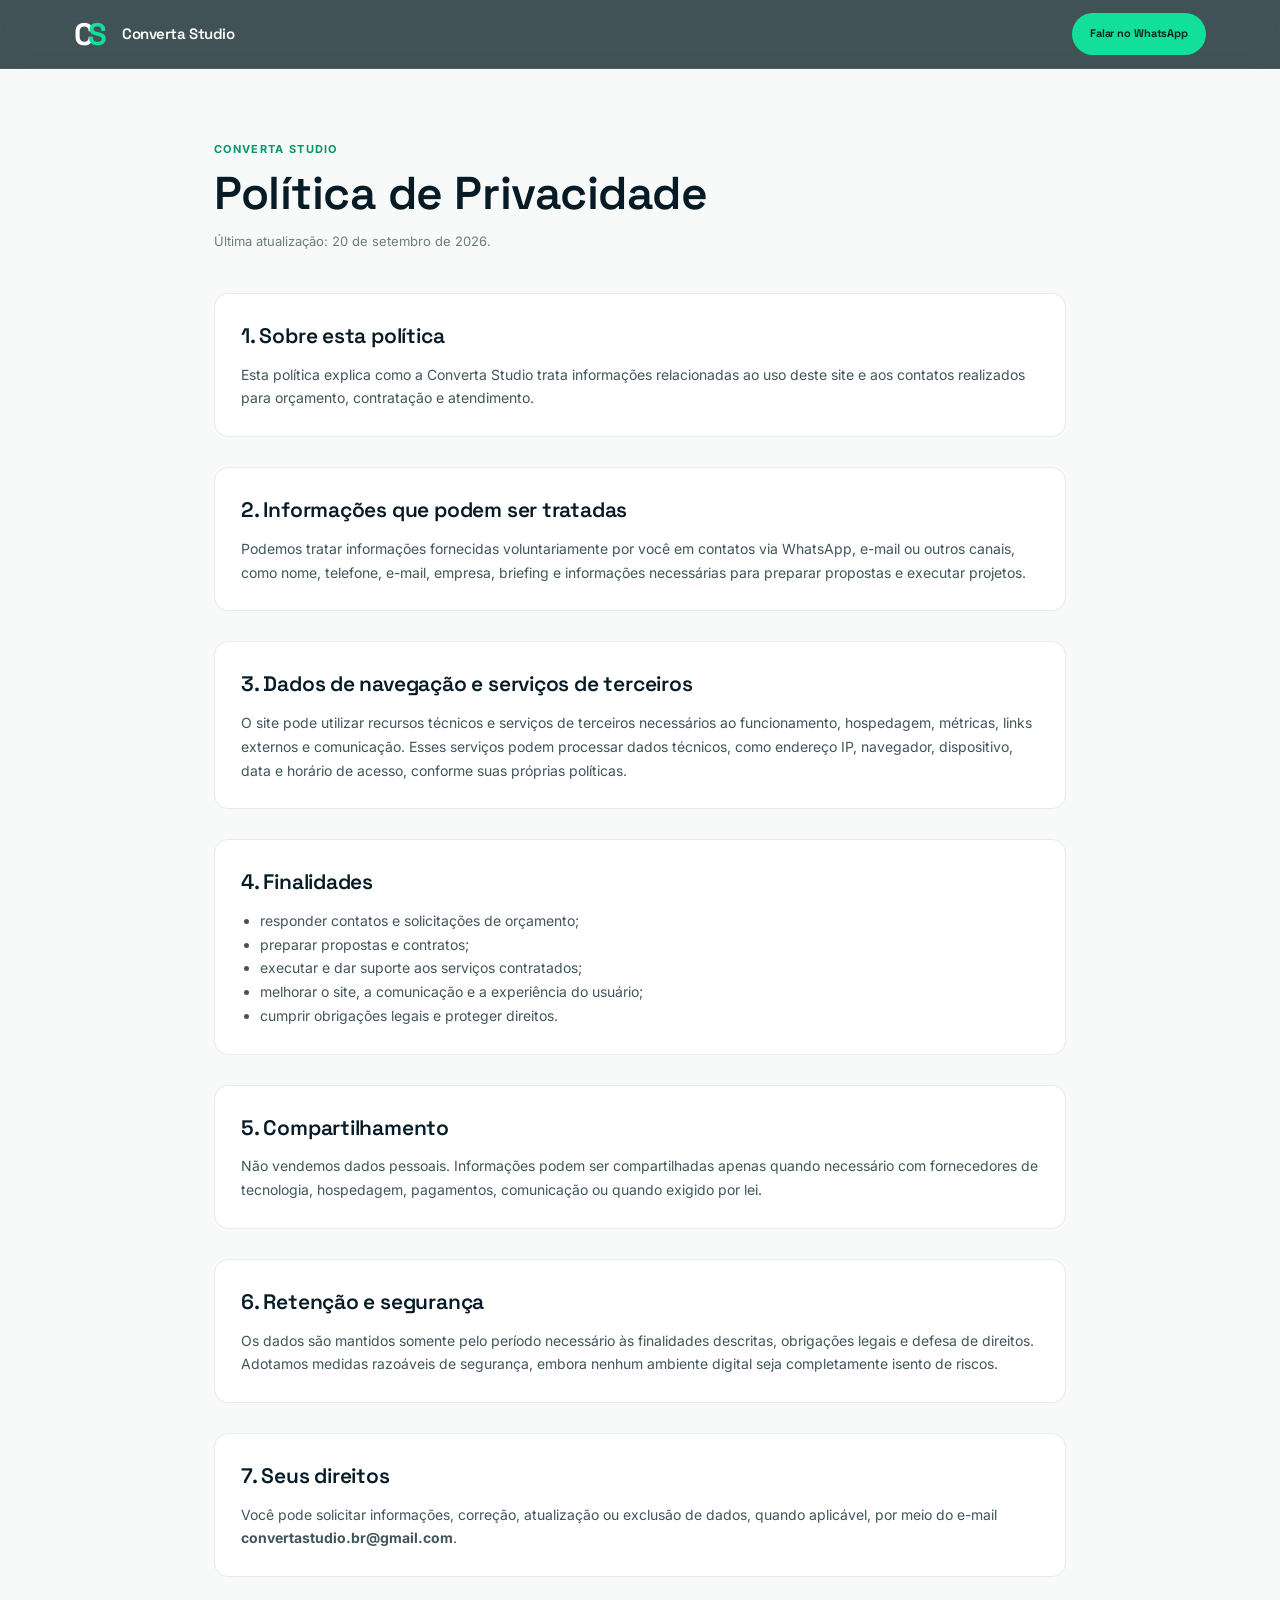
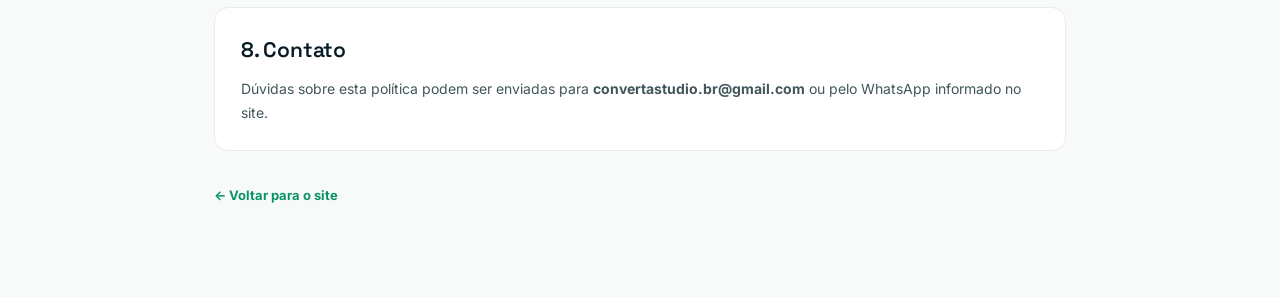
==== privacidade.html @ 924a95a3 "legal: add privacy policy page" ====
<!DOCTYPE html>
<html lang="pt-BR">
<head>
<meta charset="UTF-8">
<meta name="viewport" content="width=device-width, initial-scale=1.0">
<title>Política de Privacidade — Converta Studio</title>
<meta name="description" content="Política de Privacidade da Converta Studio.">
<link rel="preconnect" href="https://fonts.googleapis.com">
<link href="https://fonts.googleapis.com/css2?family=Space+Grotesk:wght@500;600;700&family=Inter:wght@400;500;600&display=swap" rel="stylesheet">
<link rel="stylesheet" href="css/styles.css">
</head>
<body class="legal-page">
<header><div class="wrap nav"><a class="brand-logo" href="index.html" aria-label="Converta Studio"><span class="brand-mark" aria-hidden="true"><span class="brand-c">C</span><span class="brand-s">S</span></span><span class="brand-name">Converta Studio</span></a><a class="nav-cta" href="index.html#contato">Falar no WhatsApp</a></div></header>
<main class="legal-wrap">
<p class="kicker">CONVERTA STUDIO</p>
<h1>Política de Privacidade</h1>
<p class="legal-meta">Última atualização: 20 de setembro de 2026.</p>
<div class="legal-content">
<section><h2>1. Sobre esta política</h2><p>Esta política explica como a Converta Studio trata informações relacionadas ao uso deste site e aos contatos realizados para orçamento, contratação e atendimento.</p></section>
<section><h2>2. Informações que podem ser tratadas</h2><p>Podemos tratar informações fornecidas voluntariamente por você em contatos via WhatsApp, e-mail ou outros canais, como nome, telefone, e-mail, empresa, briefing e informações necessárias para preparar propostas e executar projetos.</p></section>
<section><h2>3. Dados de navegação e serviços de terceiros</h2><p>O site pode utilizar recursos técnicos e serviços de terceiros necessários ao funcionamento, hospedagem, métricas, links externos e comunicação. Esses serviços podem processar dados técnicos, como endereço IP, navegador, dispositivo, data e horário de acesso, conforme suas próprias políticas.</p></section>
<section><h2>4. Finalidades</h2><ul><li>responder contatos e solicitações de orçamento;</li><li>preparar propostas e contratos;</li><li>executar e dar suporte aos serviços contratados;</li><li>melhorar o site, a comunicação e a experiência do usuário;</li><li>cumprir obrigações legais e proteger direitos.</li></ul></section>
<section><h2>5. Compartilhamento</h2><p>Não vendemos dados pessoais. Informações podem ser compartilhadas apenas quando necessário com fornecedores de tecnologia, hospedagem, pagamentos, comunicação ou quando exigido por lei.</p></section>
<section><h2>6. Retenção e segurança</h2><p>Os dados são mantidos somente pelo período necessário às finalidades descritas, obrigações legais e defesa de direitos. Adotamos medidas razoáveis de segurança, embora nenhum ambiente digital seja completamente isento de riscos.</p></section>
<section><h2>7. Seus direitos</h2><p>Você pode solicitar informações, correção, atualização ou exclusão de dados, quando aplicável, por meio do e-mail <strong>convertastudio.br@gmail.com</strong>.</p></section>
<section><h2>8. Contato</h2><p>Dúvidas sobre esta política podem ser enviadas para <strong>convertastudio.br@gmail.com</strong> ou pelo WhatsApp informado no site.</p></section>
</div>
<a class="legal-back" href="index.html">← Voltar para o site</a>
</main>
</body>
</html>
---- css/styles.css ----
:root{
    --ink:#061923;
    --ink-soft:#33434A;
    --slate:#666E77;
    --paper:#F7F8F4;
    --panel:#FFFFFF;
    --line:#E4E1D8;
    --green:#11D28B;
    --green-deep:#079968;
    --green-tint:#E4F6EE;
  }
  *{box-sizing:border-box; margin:0; padding:0;}
  html{ scroll-behavior:smooth; }
  body{ font-family:'Inter', sans-serif; color:var(--ink); background:var(--paper); line-height:1.55; -webkit-font-smoothing:antialiased; }
  h1,h2,h3{ font-family:'Space Grotesk', sans-serif; font-weight:600; letter-spacing:-0.01em; color:var(--ink); }
  a{ color:inherit; }
  .wrap{ max-width:1120px; margin:0 auto; padding:0 24px; }
  button{ font-family:inherit; cursor:pointer; border:none; }

  header{ padding:18px 0; position:sticky; top:0; z-index:50; background:rgba(5,24,34,0.88); color:#fff; backdrop-filter:blur(10px); -webkit-backdrop-filter:blur(10px); border-bottom:1px solid transparent; transition:border-color .2s; }
  header.scrolled{ border-bottom-color:var(--line); }
  .nav{ display:flex; justify-content:space-between; align-items:center; gap:16px; }
  .nav-right{ display:flex; align-items:center; gap:14px; }
  .nav-links{ display:flex; align-items:center; gap:18px; }
  .nav-links a{ color:#D6E1E3; font-size:13.5px; font-weight:500; text-decoration:none; }
  .nav-links a:hover{ color:var(--green); }
  .lang-switch{ display:flex; background:rgba(255,255,255,.1); border:1px solid rgba(255,255,255,.2); border-radius:100px; padding:3px; gap:2px; }
  .lang-btn{ background:transparent; padding:6px 11px; border-radius:100px; font-size:12.5px; font-weight:600; color:#DDE8E9; }
  .lang-btn.active{ background:#fff; color:var(--ink); }
  .nav-cta{ background:var(--green); color:#04130F; padding:11px 20px; border-radius:6px; text-decoration:none; font-size:14px; font-weight:500; white-space:nowrap; }

  /* HERO */
  .hero{ padding:76px 0 96px; background:radial-gradient(circle at 85% 15%,rgba(17,210,139,.16),transparent 34%),linear-gradient(145deg,#04141D 0%,#082634 55%,#041820 100%); color:#fff; position:relative; overflow:hidden; }
  .hero-grid{ display:grid; grid-template-columns:1fr 1fr; gap:52px; align-items:start; }
  .hero h1{ font-size:56px; line-height:1.02; color:#fff; letter-spacing:-.045em; max-width:12ch; }
  .hero h1 .accent{ color:var(--green); }
  .hero p.lead{ margin-top:24px; font-size:18px; color:#C4D2D5; max-width:46ch; }
  .badges{ margin-top:28px; display:flex; gap:10px; flex-wrap:wrap; }
  .badge{ font-size:13px; color:#DDE8E9; background:rgba(255,255,255,.06); border:1px solid rgba(255,255,255,.14); padding:7px 14px; border-radius:100px; }

  .calc-card{ background:rgba(255,255,255,.97); border:1px solid rgba(255,255,255,.35); border-radius:14px; padding:28px; box-shadow:0 20px 44px -28px rgba(20,23,26,0.25); }
  .calc-card h3{ font-size:15px; text-transform:none; color:var(--ink-soft); font-weight:500; margin-bottom:20px; font-family:'Inter'; }
  .calc-row{ margin-bottom:20px; }
  .calc-row label{ display:block; font-size:14px; font-weight:500; margin-bottom:8px; }
  .opts{ display:flex; gap:8px; flex-wrap:wrap; }
  .opt{ border:1px solid var(--line); background:var(--paper); padding:9px 14px; border-radius:8px; font-size:13.5px; color:var(--ink-soft); transition:all .15s; }
  .opt.active{ background:var(--ink); border-color:var(--ink); color:#fff; }
  .calc-total{ border-top:1px dashed var(--line); margin-top:22px; padding-top:20px; display:flex; justify-content:space-between; align-items:baseline; }
  .calc-total .lbl{ font-size:14px; color:var(--ink-soft); }
  .calc-total .val{ font-family:'Space Grotesk', sans-serif; font-size:32px; font-weight:700; color:var(--green-deep); }
  .calc-note{ font-size:12.5px; color:var(--slate); margin-top:6px; }
  .fx-note{ font-size:12px; color:var(--green-deep); margin-top:4px; display:none; align-items:center; gap:6px; }
  .fx-note.show{ display:flex; }
  .fx-dot{ width:6px; height:6px; border-radius:50%; background:var(--green); flex-shrink:0; }
  .fx-dot.stale{ background:#C9A227; }
  .btn-calc{ width:100%; margin-top:20px; background:var(--green); color:#fff; padding:15px; border-radius:8px; font-size:15px; font-weight:600; text-align:center; display:block; text-decoration:none; }
  .btn-calc:hover{ background:var(--green-deep); }

  /* Process */
  .process{ padding:80px 0; background:var(--panel); border-top:1px solid var(--line); border-bottom:1px solid var(--line); }
  .section-head{ max-width:60ch; margin-bottom:38px; }
  .section-head p.kicker{ color:var(--green-deep); font-weight:600; font-size:14px; margin-bottom:8px; }
  .section-head h2{ font-size:42px; line-height:1.08; letter-spacing:-.035em; }
  .steps{ display:grid; grid-template-columns:repeat(4,1fr); gap:24px; }
  .step-num{ font-family:'Space Grotesk', sans-serif; font-size:14px; color:var(--green-deep); font-weight:700; margin-bottom:10px; }
  .step-card h4{ font-size:16px; margin-bottom:8px; }
  .step-card p{ font-size:14px; color:var(--ink-soft); }

  /* Portfolio */
  .portfolio{ padding:88px 0; background:linear-gradient(145deg,#04141D,#072330); color:#fff; } .portfolio .section-head h2,.portfolio .port-card h3{color:#fff}.portfolio .section-head p.kicker{color:var(--green)} .portfolio .port-card{background:#0A2732;border-color:#173C47}.portfolio .port-card p{color:#C3D0D3}.portfolio .feature-list span{background:#0D303B;border-color:#214650;color:#D6E0E2}.portfolio .port-link{color:#46E5AD}.portfolio .examples-head h3{color:#fff}.portfolio .examples-head p{color:#AABBC0}.portfolio .example-card{background:#0A2732;border-color:#173C47}.portfolio .example-card strong{color:#fff}.portfolio .example-card a{color:#46E5AD}
  .port-grid{ display:grid; grid-template-columns:repeat(2,1fr); gap:18px; }
  .port-card{ background:var(--panel); border:1px solid var(--line); border-radius:14px; overflow:hidden; box-shadow:0 20px 48px rgba(0,0,0,.14); }
  .port-card.featured{ grid-column:auto; display:block; }
  .port-card.featured .port-preview{ height:190px; min-height:0; }
  .port-card.featured .port-body{ padding:22px; display:block; }
  .port-preview{ height:190px; overflow:hidden; display:block; }
  .port-preview img{ width:100%; height:100%; object-fit:cover; object-position:left top; display:block; transition:transform .3s; }
  .port-card:hover .port-preview img{ transform:scale(1.04); }
  .port-body{ padding:22px; }
  .port-tag{ font-size:12px; font-weight:600; text-transform:uppercase; letter-spacing:0.04em; margin-bottom:8px; display:inline-block; padding:4px 10px; border-radius:100px; }
  .tag-real{ background:var(--green-tint); color:var(--green-deep); }
  .tag-demo{ background:#EFEDE6; color:var(--slate); }
  .port-card h3{ font-size:18px; margin-bottom:8px; }
  .port-card p{ font-size:14px; color:var(--ink-soft); margin-bottom:12px; }
  .port-link{ font-size:13.5px; font-weight:600; color:var(--green-deep); text-decoration:none; }
  .feature-list{ display:flex; flex-wrap:wrap; gap:7px; margin:4px 0 18px; }
  .feature-list span{ font-size:11.5px; color:var(--ink-soft); background:var(--paper); border:1px solid var(--line); border-radius:100px; padding:5px 9px; }
  .examples-head{ margin-top:52px; margin-bottom:20px; display:flex; justify-content:space-between; align-items:end; gap:20px; }
  .examples-head h3{ font-size:21px; }
  .examples-head p{ font-size:13.5px; color:var(--slate); max-width:46ch; }
  .examples-grid{ display:grid; grid-template-columns:repeat(3,1fr); gap:16px; }
  .example-card{ background:var(--panel); border:1px solid var(--line); border-radius:10px; overflow:hidden; }
  .example-card img{ width:100%; height:112px; object-fit:cover; object-position:left top; display:block; }
  .example-card div{ padding:15px; }
  .example-card strong{ display:block; font-family:'Space Grotesk'; font-size:14px; margin-bottom:4px; }
  .example-card a{ font-size:12.5px; color:var(--green-deep); font-weight:600; text-decoration:none; }

  /* Custom solutions */
  .solutions{ padding:78px 0; background:var(--panel); border-top:1px solid var(--line); border-bottom:1px solid var(--line); }
  .solutions-grid{ display:grid; grid-template-columns:1.1fr 1fr; gap:60px; align-items:center; }
  .solutions h2{ font-size:30px; margin-bottom:14px; }
  .solutions p{ color:var(--ink-soft); }
  .solution-items{ display:grid; grid-template-columns:1fr 1fr; gap:12px; }
  .solution-item{ background:var(--paper); border:1px solid var(--line); border-radius:10px; padding:18px; font-size:13.5px; font-weight:600; }

  /* Pricing */
  .pricing{ padding:88px 0; background:var(--ink); color:#fff; }
  .pricing .section-head h2{ color:#fff; }
  .pricing .section-head p.kicker{ color:#7CE0BB; }
  .price-card{ background:#1D2126; border:1px solid #2C3238; border-radius:14px; padding:36px; max-width:420px; }
  .price-card .tag{ font-size:13px; color:#7CE0BB; font-weight:600; margin-bottom:14px; }
  .price-card .amount{ font-family:'Space Grotesk', sans-serif; font-size:44px; font-weight:700; }
  .price-card .amount span{ font-size:16px; color:#9AA3AC; font-weight:500; }
  .price-list{ margin:26px 0; list-style:none; }
  .price-list li{ padding:10px 0; border-top:1px solid #2C3238; font-size:14.5px; color:#C7CDD3; }
  .price-list li:first-child{ border-top:none; }
  .price-card .calc-note{ color:#9AA3AC; margin:0 0 12px; }
  .btn-price{ display:block; text-align:center; background:var(--green); color:#0B1210; padding:15px; border-radius:8px; text-decoration:none; font-weight:700; margin-top:8px; }
  .fx-note-dark{ font-size:12px; color:#7CE0BB; margin-top:14px; display:none; align-items:center; gap:6px; }
  .fx-note-dark.show{ display:flex; }

  /* Final CTA */
  .cta-final{ padding:110px 0; text-align:center; background:radial-gradient(circle at 50% 0,rgba(17,210,139,.13),transparent 45%),#F7F8F4; }
  .cta-final h2{ font-size:46px; line-height:1.05; letter-spacing:-.04em; max-width:22ch; margin:0 auto 14px; }
  .cta-final p{ color:var(--ink-soft); margin-bottom:28px; }
  .btn-final{ display:inline-block; background:var(--green); color:#fff; padding:16px 34px; border-radius:8px; text-decoration:none; font-weight:600; font-size:15.5px; }

  /* FAQ */
  .faq{ padding:88px 0; background:var(--panel); border-top:1px solid var(--line); }
  .faq-grid{ display:grid; grid-template-columns:.8fr 1.2fr; gap:70px; }
  .faq h2{ font-size:30px; }
  .faq-list{ border-top:1px solid var(--line); }
  details{ border-bottom:1px solid var(--line); padding:18px 0; }
  summary{ font-family:'Space Grotesk'; font-weight:600; cursor:pointer; list-style:none; display:flex; justify-content:space-between; gap:20px; }
  summary::after{ content:'+'; color:var(--green-deep); font-size:20px; line-height:1; }
  details[open] summary::after{ content:'–'; }
  details p{ color:var(--ink-soft); font-size:14px; padding-top:12px; max-width:68ch; }

  footer{ padding:34px 0; border-top:1px solid var(--line); }
  .footer-row{ display:flex; justify-content:space-between; font-size:13.5px; color:var(--slate); flex-wrap:wrap; gap:10px; }

  @media (max-width:860px){
    .hero-grid{ grid-template-columns:1fr; }
    .steps{ grid-template-columns:1fr 1fr; }
    .port-grid{ grid-template-columns:1fr; }
     .port-card.featured{ grid-column:auto; display:block; }
    .port-card.featured .port-preview{ height:210px; min-height:0; }
    .port-card.featured .port-body{ padding:22px; }
    .examples-grid{ grid-template-columns:1fr; }
    .example-card{ display:grid; grid-template-columns:130px 1fr; }
    .example-card img{ height:100%; min-height:100px; }
    .solutions-grid,.faq-grid{ grid-template-columns:1fr; gap:32px; }
    .nav-links{ display:none; }
    .hero h1{ font-size:42px; max-width:13ch; }
    .nav-cta{ display:none; }
  }

/* === Converta Studio — consolidated premium layout === */
:root{
  --ink:#061b25;--ink-soft:#33484d;--slate:#68777b;--paper:#f7faf7;--panel:#fff;
  --line:#e3ece8;--green:#12df9a;--green-deep:#06966b;--green-tint:#e8f8f1;
}
body{background:#fff}
.wrap{max-width:1180px}
header{padding:0;background:rgba(3,25,34,.97);border-bottom:1px solid rgba(255,255,255,.07)}
header .wrap{min-height:64px}
.brand-logo{display:flex;align-items:center;width:154px;height:44px;overflow:hidden;text-decoration:none}
.brand-logo img{display:block;width:150px;height:40px;object-fit:contain}
.nav-links{gap:22px}.nav-links a{font-size:12px}
.nav-cta{border-radius:999px;font-weight:700;padding:10px 18px}

.hero{min-height:0;padding:54px 0 56px;background:radial-gradient(circle at 80% 10%,rgba(18,223,154,.20),transparent 30%),linear-gradient(135deg,#031c26 0%,#052d36 56%,#03382e 100%)}
.hero:after{content:"";position:absolute;right:-8%;top:-50%;width:55%;height:135%;border-radius:50%;border:78px solid rgba(17,210,139,.075);transform:rotate(30deg);pointer-events:none}
.hero-grid{grid-template-columns:.9fr 1.1fr;gap:14px;align-items:center;position:relative;z-index:1}
.hero-copy{padding-left:8px}.hero h1{font-size:56px;line-height:.95;max-width:9.5ch;letter-spacing:-.045em}
.hero p.lead{margin-top:20px;font-size:15px;max-width:38ch}.hero-actions{margin-top:25px}
.hero-asset-stage{min-height:405px;position:relative}.hero-device-asset{position:absolute;width:735px;max-width:none;right:-90px;top:50%;transform:translateY(-50%);display:block}
.hero-script{display:none}
.trust{max-width:480px;margin-top:26px;display:grid;grid-template-columns:repeat(4,1fr);gap:12px}
.trust .badge{position:relative;padding:35px 0 0!important;margin:0!important;text-align:center;border:0;background:transparent;color:#fff;font-size:11px}
.trust .badge:before{position:absolute;top:0;left:50%;transform:translateX(-50%);font-size:24px;color:var(--green)}
.trust .badge:nth-child(1):before{content:"⚡"}.trust .badge:nth-child(2):before{content:"▥"}.trust .badge:nth-child(3):before{content:"♙"}.trust .badge:nth-child(4):before{content:"♕"}

.client-strip .wrap{min-height:76px}
.solutions{padding:68px 0;background:#fff}.solutions-grid{grid-template-columns:.82fr 1.18fr;gap:70px;align-items:center}
.services-copy h2{font-size:48px;line-height:.9;margin:8px 0 18px}.services-copy>p:not(.kicker){font-size:14px;max-width:43ch}
.service-checks{list-style:none;margin-top:15px;display:grid;gap:5px}.service-checks li{font-size:13px;font-weight:600;color:#17312e}
.service-checks li:before{content:"✓";display:inline-grid;place-items:center;width:18px;height:18px;border-radius:50%;margin-right:8px;background:#064b40;color:#20dda1;font-size:11px}
.solution-items{grid-template-columns:repeat(2,1fr);gap:14px}.solution-item{position:relative;min-height:94px;border-radius:13px;padding:20px 15px 16px 72px;background:#f7fbf9;box-shadow:0 13px 32px rgba(4,42,45,.055)}
.benefit-icon{position:absolute;left:16px;top:18px;width:42px;height:42px;border-radius:9px;background:#073f36;color:#22e2a3;display:grid;place-items:center;font-size:25px}.benefit-title{font-size:14px}.benefit-desc{font-size:11px}

.portfolio{padding:64px 0 68px;background:linear-gradient(145deg,#031b25,#06303a)}
.portfolio .section-head{display:grid;grid-template-columns:1fr 1fr;align-items:start;max-width:none;margin-bottom:26px}.portfolio .section-head h2{font-size:34px}.portfolio .section-head>p:last-child{max-width:42ch;justify-self:end}
.port-grid{grid-template-columns:repeat(4,minmax(0,1fr));gap:10px}.port-card{min-width:0}.port-preview,.port-card.featured .port-preview{height:145px}.port-body,.port-card.featured .port-body{padding:13px}.port-card h3{font-size:14px}.port-card p{font-size:12px}

.pricing{padding:68px 0;background:linear-gradient(145deg,#03232d,#06433f)}.pricing>.wrap{display:grid;grid-template-columns:.72fr 1.28fr;gap:60px;align-items:center}.pricing .section-head{padding-top:0}.pricing .section-head h2{font-size:43px;line-height:.98}.calc-card{max-width:680px;justify-self:end;width:100%;padding:28px;border-radius:14px}

.process{padding:60px 0;background:#fff}.process .section-head{display:grid;grid-template-columns:1fr 1fr;gap:90px;align-items:start;max-width:none}.process .section-head h2{font-size:35px}.process .section-head>p:last-child{max-width:45ch}.steps{margin-top:34px;grid-template-columns:repeat(4,1fr);gap:35px}
.faq{padding:50px 0;background:#031f29;color:#fff}.faq h2,.faq summary{color:#fff}.faq details{border-color:rgba(255,255,255,.12)}.faq details p{color:#c7d4d5}
.cta-final{padding:70px 0;min-height:290px;position:relative;overflow:hidden}.cta-final h2{font-size:37px}.cta-leaf-left{left:-80px;bottom:-100px;width:330px}.cta-leaf-right{right:-70px;top:-75px;width:330px}
footer{padding:40px 0;background:#031b25;color:#fff}.footer-row{min-height:100px;align-items:center}

@media(max-width:1050px){.hero h1{font-size:52px}.hero-device-asset{width:680px;right:-135px}.solutions-grid,.pricing>.wrap{gap:38px}}
@media(max-width:860px){
  header .wrap{min-height:58px}.brand-logo{width:132px}.brand-logo img{width:128px}
  .hero{padding:45px 0}.hero-grid,.solutions-grid,.pricing>.wrap,.process .section-head{grid-template-columns:1fr}.hero-copy{padding-left:0}.hero h1{font-size:44px}.hero-asset-stage{min-height:330px}.hero-device-asset{position:relative;width:118%;right:auto;top:auto;transform:none;margin-left:-9%}
  .trust{grid-template-columns:repeat(2,1fr)}.solution-items{grid-template-columns:1fr}.services-copy h2,.pricing .section-head h2{font-size:38px}.port-grid{grid-template-columns:1fr}.calc-card{justify-self:stretch}.steps{grid-template-columns:1fr 1fr}.portfolio .section-head{grid-template-columns:1fr;gap:16px}.portfolio .section-head>p:last-child{justify-self:start}
}
@media(max-width:560px){.wrap{padding:0 18px}.hero h1{font-size:40px}.hero-asset-stage{min-height:250px}.steps{grid-template-columns:1fr}.faq-grid{grid-template-columns:1fr}.lang-btn{padding:5px 7px;font-size:11px}}

/* === Reference fidelity correction === */
.hero-device-asset{width:660px;right:-34px;object-fit:contain}
.hero-asset-stage{overflow:visible}
.client-strip{background:#fff;border-bottom:1px solid var(--line)}
.client-strip .wrap{display:grid;grid-template-columns:1.15fr repeat(5,1fr);align-items:center;gap:24px;font-size:11px;color:#20353a}
.client-strip b{font-family:Georgia,serif;font-size:18px;text-align:center;font-weight:500}.client-strip small{display:block;font-family:Inter,sans-serif;font-size:7px;letter-spacing:.12em;color:#7c8587;margin-top:2px}
.solutions{position:relative;overflow:hidden}
.solution-item{display:flex;flex-direction:column;justify-content:center}.benefit-title{font-weight:700;color:#102a2d}.benefit-desc{display:block;color:#526467;line-height:1.35;margin-top:2px}
.portfolio-head>div,.process-head>div{min-width:0}.portfolio-head>p,.process-head>p{font-size:13px;color:#c2d0d2;line-height:1.55}
.process-head>p{color:#4c6264}
.examples-head{margin-top:34px}.examples-grid{grid-template-columns:repeat(3,1fr)}
.calc-trust{display:flex;gap:24px;flex-wrap:wrap;margin-top:24px}.calc-trust span{font-size:11px;color:#d8e7e5}.calc-trust span:before{content:"✓";color:var(--green);margin-right:6px}
.faq-intro{color:#b8c9cb!important;font-size:13px;margin-top:10px;max-width:34ch}.faq-more{display:inline-block;margin-top:20px;border:1px solid var(--green);border-radius:999px;padding:8px 15px;color:#fff;text-decoration:none;font-size:12px}
.cta-kicker{color:var(--green-deep)!important;font-size:11px!important;font-weight:700;letter-spacing:.08em;margin-bottom:8px!important}.cta-final .wrap{position:relative;z-index:2}.cta-leaf{position:absolute;display:block;object-fit:contain;z-index:1}
@media(max-width:1050px){.hero-device-asset{width:610px;right:-45px}.client-strip .wrap{gap:12px}}
@media(max-width:860px){.hero-device-asset{width:108%;margin-left:-4%;right:auto}.client-strip .wrap{grid-template-columns:repeat(2,1fr);padding-top:16px;padding-bottom:16px}.client-strip .wrap>span{grid-column:1/-1}.examples-grid{grid-template-columns:1fr}}


/* === Final reference alignment === */
:root{--ink:#061b25;--ink-soft:#33484d;--slate:#68777b;--paper:#f7faf7;--panel:#fff;--line:#e3ece8;--green:#12df9a;--green-deep:#06966b;--green-tint:#e8f8f1}
.wrap{max-width:1180px;margin:0 auto;padding:0 24px}
header{padding:0;background:rgba(3,25,34,.98);border-bottom:1px solid rgba(255,255,255,.07)}
header .wrap{min-height:64px}.brand-logo{width:164px;height:44px;display:flex;align-items:center;overflow:visible}.brand-logo img{width:160px;height:42px;object-fit:contain;object-position:left center}
.nav{display:flex;align-items:center;justify-content:space-between}.nav-right{gap:14px}.nav-links{display:flex;gap:18px}.nav-links a{font-size:11px;color:#d8e4e4}.nav-cta{border-radius:999px;padding:10px 18px;font-size:12px;font-weight:700}

.hero{padding:48px 0 44px;min-height:520px}.hero-grid{grid-template-columns:.84fr 1.16fr;gap:20px}.hero h1{font-size:61px;line-height:.95}.hero p.lead{font-size:17px;line-height:1.45;max-width:37ch}
.hero-asset-stage{min-height:438px}.hero-device-asset{width:790px;right:-110px;top:51%;filter:drop-shadow(0 25px 32px rgba(0,0,0,.24))}
.hero-actions{margin-top:26px}.hero-primary,.hero-secondary{min-height:46px}.trust{margin-top:28px}
.client-strip{background:#fff;border-bottom:1px solid var(--line)}.client-strip .wrap{min-height:80px;display:grid;grid-template-columns:1.15fr repeat(5,1fr);align-items:center;gap:18px}
.client-strip .wrap>span{font-size:9px;letter-spacing:.09em;line-height:1.25}.client-strip b{font-family:Georgia,serif;font-size:19px;text-align:center;font-weight:500}.client-strip small{display:block;font-family:Inter,sans-serif;font-size:7px;letter-spacing:.12em;color:#7c8587;margin-top:2px}

.solutions{padding:72px 0}.solutions-grid{grid-template-columns:.82fr 1.18fr;gap:70px}.services-copy h2{font-size:50px}.services-copy>p:not(.kicker){font-size:14px}.solution-items{gap:14px}.solution-item{min-height:103px;padding:20px 16px 16px 74px}.benefit-title{font-size:15px}.benefit-desc{font-size:12px}

.portfolio{padding:68px 0 62px}.portfolio-head{margin-bottom:24px}.portfolio .section-head h2{font-size:37px}.port-grid{gap:10px}.port-preview,.port-card.featured .port-preview{height:162px}.port-body,.port-card.featured .port-body{padding:13px}.port-card h3{font-size:14px}.port-card p{font-size:11.5px}.portfolio-more{text-align:center;margin-top:24px}.portfolio-more-btn{display:inline-block;padding:10px 22px;border:1px solid var(--green);border-radius:999px;color:#dffcf1;text-decoration:none;font-size:12px}

.pricing{padding:72px 0}.pricing>.wrap{grid-template-columns:.82fr 1.18fr;gap:56px}.pricing .section-head h2{font-size:45px}.calc-card{max-width:660px;padding:30px}
.process{padding:64px 0}.process .section-head{gap:70px}.process .section-head h2{font-size:37px}.steps{gap:28px}.step-num{width:34px;height:34px;border-radius:50%;background:#ebfaf4;display:grid;place-items:center}.step-card h4{font-size:13px}.step-card p{font-size:11.5px}
.faq{padding:54px 0}.faq h2{font-size:33px}.faq-grid{gap:62px}.faq-list details{padding:15px 0}
.cta-final{padding:74px 0 68px;min-height:300px}.cta-final h2{font-size:39px}.cta-trust{display:flex;justify-content:center;gap:34px;margin-top:24px}.cta-trust span{font-size:11px;color:#315c55}.cta-trust span:before{content:"✓";color:var(--green-deep);margin-right:6px}.cta-script{position:absolute;right:8%;top:47%;font-family:cursive;font-size:24px;line-height:1.05;color:#073f36;transform:rotate(-8deg)}
.cta-leaf-left{left:-70px;bottom:-92px;width:320px}.cta-leaf-right{right:-55px;top:-70px;width:320px}

footer{padding:34px 0 18px;background:#031923;color:#dce7e7}.footer-main{display:grid;grid-template-columns:1fr 1.4fr 1fr;gap:28px;align-items:center}.footer-brand{display:flex;align-items:center;gap:12px}.footer-logo{width:120px;height:38px;object-fit:contain}.footer-brand span{font-size:8px;line-height:1.2;color:#7ed9b6;letter-spacing:.08em}.footer-nav{display:flex;justify-content:center;gap:18px}.footer-nav a{color:#dce7e7;text-decoration:none;font-size:10px}.footer-right{text-align:right}.footer-social{display:flex;justify-content:flex-end;gap:10px;margin-bottom:12px}.footer-social a{display:grid;place-items:center;width:28px;height:28px;border:1px solid rgba(255,255,255,.18);border-radius:50%;color:#fff;text-decoration:none;font-size:11px}.footer-right strong{font-size:9px;letter-spacing:.08em;color:#9fb0b2}.footer-bottom{display:flex;justify-content:space-between;border-top:1px solid rgba(255,255,255,.08);padding-top:16px;margin-top:22px;font-size:9px;color:#819396}.footer-bottom a{color:#819396}

@media(max-width:1050px){.hero-device-asset{width:700px;right:-115px}.nav-links{gap:12px}.nav-links a{font-size:10px}}
@media(max-width:860px){
  .nav-links{display:none}.brand-logo{width:138px}.brand-logo img{width:136px}.hero{min-height:0}.hero-grid,.solutions-grid,.pricing>.wrap,.process .section-head{grid-template-columns:1fr}.hero h1{font-size:44px}.hero-device-asset{position:relative;width:112%;right:auto;top:auto;transform:none;margin-left:-6%}.hero-asset-stage{min-height:330px}
  .client-strip .wrap{grid-template-columns:repeat(2,1fr);padding-top:14px;padding-bottom:14px}.client-strip .wrap>span{grid-column:1/-1}.solution-items{grid-template-columns:1fr}.port-grid{grid-template-columns:1fr}.cta-script{display:none}.footer-main{grid-template-columns:1fr;text-align:center}.footer-brand,.footer-nav,.footer-social{justify-content:center}.footer-right{text-align:center}.footer-bottom{flex-direction:column;align-items:center;gap:8px}
}


/* === Premium visual polish === */
:root{
  --radius-sm:10px;
  --radius-md:14px;
  --radius-lg:18px;
  --shadow-soft:0 10px 28px rgba(3,31,38,.07);
  --shadow-card:0 16px 42px rgba(3,31,38,.10);
}

/* Typography */
body{font-size:16px}
h1,h2,h3,.nav-links a,.nav-cta,.btn,.btn-final,.btn-calc,.portfolio-more-btn{
  font-family:'Space Grotesk',sans-serif;
}
.hero h1{font-weight:700;letter-spacing:-.055em}
.services-copy h2,.portfolio .section-head h2,.pricing .section-head h2,.process .section-head h2,.faq h2,.cta-final h2{
  font-weight:700;letter-spacing:-.04em;
}
.kicker,.cta-kicker{letter-spacing:.12em;text-transform:uppercase;font-weight:700}
.services-copy>p:not(.kicker),.portfolio-head>p,.pricing .section-head>p,.process-head>p,.faq-intro,.cta-final> .wrap > p:not(.cta-kicker){
  font-family:'Inter',sans-serif;
}

/* Buttons */
.hero-primary,.hero-secondary,.nav-cta,.btn-final,.btn-calc,.portfolio-more-btn,.faq-more{
  min-height:48px;
  display:inline-flex;
  align-items:center;
  justify-content:center;
  border-radius:999px;
  font-weight:700;
  letter-spacing:-.01em;
  transition:transform .2s ease,box-shadow .2s ease,background .2s ease,border-color .2s ease;
}
.hero-primary,.nav-cta,.btn-final,.btn-calc{
  background:linear-gradient(135deg,#19e5a0,#0fd48f);
  color:#03251d;
  box-shadow:0 10px 24px rgba(18,223,154,.18);
}
.hero-primary:hover,.nav-cta:hover,.btn-final:hover,.btn-calc:hover{transform:translateY(-1px);box-shadow:0 14px 30px rgba(18,223,154,.25)}
.hero-secondary,.portfolio-more-btn,.faq-more{
  border:1px solid rgba(18,223,154,.7);
  background:transparent;
}
.hero-secondary{color:#fff}
.hero-secondary:hover,.portfolio-more-btn:hover,.faq-more:hover{transform:translateY(-1px);border-color:var(--green);background:rgba(18,223,154,.06)}

/* Hero benefits */
.trust .badge{font-weight:600;line-height:1.25}
.trust .badge:before{
  width:40px;height:40px;display:grid;place-items:center;
  border-radius:12px;background:rgba(18,223,154,.08);
  border:1px solid rgba(18,223,154,.14);
  font-size:21px;
}

/* Services */
.solution-item{
  border:1px solid #eaf1ee;
  box-shadow:var(--shadow-soft);
  transition:transform .2s ease,box-shadow .2s ease,border-color .2s ease;
}
.solution-item:hover{transform:translateY(-2px);box-shadow:var(--shadow-card);border-color:#d9ebe4}
.benefit-icon{
  border:1px solid rgba(18,223,154,.18);
  box-shadow:inset 0 0 0 1px rgba(255,255,255,.03);
}
.benefit-title{font-weight:700;line-height:1.2}
.benefit-desc{line-height:1.5;color:#5e716e}

/* Portfolio */
.port-card{
  border-radius:14px;
  box-shadow:0 14px 38px rgba(0,0,0,.12);
  transition:transform .2s ease,border-color .2s ease,box-shadow .2s ease;
}
.port-card:hover{transform:translateY(-3px);border-color:rgba(18,223,154,.35);box-shadow:0 20px 48px rgba(0,0,0,.16)}
.port-preview img{transition:transform .35s ease}.port-card:hover .port-preview img{transform:scale(1.025)}
.port-tag{border-radius:999px;padding:5px 9px;font-size:9px;letter-spacing:.04em}
.feature-list{gap:6px}.feature-list span{border-radius:999px;padding:5px 8px}
.port-link{font-weight:700}

/* Calculator */
.calc-card{
  border:1px solid #e7eeeb;
  box-shadow:0 20px 50px rgba(0,0,0,.16);
}
.calc-card h3{font-weight:600}
.calc-row{margin-bottom:18px}
.calc-row label{font-weight:600;color:#183136}
.opt{
  min-height:38px;
  border-radius:10px;
  border-color:#dde7e2;
  background:#f8fbf9;
  font-weight:600;
}
.opt:hover{border-color:#b9d8cc}
.opt.active{background:#061f29;border-color:#061f29;color:#fff;box-shadow:0 7px 16px rgba(6,31,41,.12)}
.calc-total .val{font-size:34px;letter-spacing:-.03em}
.btn-calc{margin-top:18px}

/* Process */
.step-card{padding-right:10px}
.step-num{
  width:38px;height:38px;border-radius:50%;
  background:#eefaf5;border:1px solid #d9eee5;
  font-weight:700;
}
.step-card h4{font-weight:700;line-height:1.25}
.step-card p{color:#60716f}

/* FAQ */
.faq-list{border-top-color:rgba(255,255,255,.14)}
details{transition:background .2s ease}
summary{font-weight:600}
summary::after{font-size:18px}
details[open]{background:rgba(255,255,255,.02)}

/* CTA */
.cta-final .wrap{max-width:900px}
.cta-final h2{line-height:1.02;max-width:19ch}
.cta-final> .wrap > p:not(.cta-kicker){max-width:650px;margin-left:auto;margin-right:auto;line-height:1.55}
.cta-trust span{font-weight:600}
.cta-script{opacity:.9}

/* Footer */
.footer-nav a{transition:color .2s ease}.footer-nav a:hover{color:var(--green)}
.footer-social a{transition:transform .2s ease,border-color .2s ease,color .2s ease}
.footer-social a:hover{transform:translateY(-2px);border-color:var(--green);color:var(--green)}
.footer-right strong{line-height:1.45}

/* Fine spacing */
.solutions-grid,.pricing>.wrap,.process .section-head,.faq-grid{align-items:center}
.portfolio-head{align-items:end}
.client-strip b{line-height:1.05}
.client-strip small{line-height:1.15}
.service-checks li{line-height:1.4}

/* Responsive polish */
@media(max-width:860px){
  .hero-primary,.hero-secondary,.btn-final,.btn-calc,.portfolio-more-btn,.faq-more{min-height:46px}
  .solution-item{min-height:96px}
  .cta-trust{gap:16px;flex-wrap:wrap}
}

/* === Hero/Nav exact-match refinement === */
header{
  background:rgba(2,24,31,.74)!important;
  backdrop-filter:blur(14px) saturate(125%)!important;
  -webkit-backdrop-filter:blur(14px) saturate(125%)!important;
  border-bottom:1px solid rgba(255,255,255,.065)!important;
}
header .wrap{min-height:68px!important}

/* visible two-tone brand */
.brand-logo{
  width:auto!important;height:auto!important;overflow:visible!important;
  display:inline-flex!important;align-items:center!important;gap:10px!important;
  text-decoration:none!important;flex:0 0 auto!important;
}
.brand-mark{position:relative;display:inline-block;width:38px;height:34px;font-family:'Space Grotesk',sans-serif;font-weight:700;line-height:34px}
.brand-c,.brand-s{position:absolute;top:0;font-size:31px;letter-spacing:-.16em}
.brand-c{left:0;color:#fff}.brand-s{left:14px;color:var(--green)}
.brand-name{color:#fff;font-family:'Space Grotesk',sans-serif;font-size:15px;font-weight:600;letter-spacing:-.03em;white-space:nowrap}

.nav-right{gap:15px!important}
.nav-links{gap:21px!important}
.nav-links a{
  color:rgba(255,255,255,.84)!important;text-decoration:none!important;
  font-family:'Inter',sans-serif!important;font-size:11px!important;font-weight:500!important;
  transition:color .18s ease!important;white-space:nowrap!important;
}
.nav-links a:hover,.nav-links a.active{color:var(--green)!important}

.lang-switch{
  background:rgba(255,255,255,.055)!important;
  border:1px solid rgba(255,255,255,.16)!important;
  padding:3px!important;border-radius:999px!important;gap:0!important;
}
.lang-btn{
  min-width:42px!important;height:31px!important;padding:0 10px!important;
  border-radius:999px!important;color:#d7e5e3!important;
  font-size:10px!important;font-weight:700!important;
}
.lang-btn.active{background:#fff!important;color:#0a2828!important;box-shadow:0 3px 12px rgba(0,0,0,.12)!important}
.nav-cta{
  min-height:42px!important;padding:0 18px!important;gap:8px!important;
  background:var(--green)!important;color:#03281f!important;border:0!important;
  border-radius:999px!important;font-size:11px!important;font-weight:700!important;
  text-decoration:none!important;box-shadow:none!important;
}
.nav-cta svg{width:15px;height:15px;fill:none;stroke:currentColor;stroke-width:1.8;stroke-linecap:round;stroke-linejoin:round}

/* hero geometry and type */
.hero{padding:54px 0 48px!important;min-height:530px!important}
.hero-grid{grid-template-columns:minmax(500px,.94fr) minmax(570px,1.06fr)!important;gap:12px!important}
.hero-copy{padding-left:0!important}
.hero-copy:before{
  content:"SITES QUE CONVERTEM IDEIAS EM RESULTADOS."!important;
  display:block!important;margin:0 0 20px!important;max-width:300px!important;
  color:var(--green)!important;font-size:10px!important;line-height:1.45!important;
  font-weight:700!important;letter-spacing:.14em!important;
}
.hero h1{
  max-width:560px!important;font-size:58px!important;line-height:.94!important;
  letter-spacing:-.055em!important;font-weight:700!important;
}
.hero p.lead{
  max-width:470px!important;margin-top:18px!important;
  color:rgba(255,255,255,.84)!important;font-size:16px!important;line-height:1.45!important;
}
.hero-actions{
  display:flex!important;align-items:center!important;gap:13px!important;
  margin-top:25px!important;
}
.hero-actions a{text-decoration:none!important}
.hero-primary,.hero-secondary{
  min-height:47px!important;border-radius:999px!important;padding:0 22px!important;
  font-family:'Inter',sans-serif!important;font-size:12px!important;font-weight:700!important;
  line-height:1!important;box-shadow:none!important;
}
.hero-primary{min-width:190px!important;justify-content:space-between!important;background:var(--green)!important;color:#04271f!important}
.hero-primary .btn-arrow{font-size:18px!important;line-height:1!important;margin-left:14px!important}
.hero-secondary{
  min-width:142px!important;color:#fff!important;background:rgba(0,0,0,.08)!important;
  border:1px solid rgba(18,223,154,.95)!important;
}
.hero-primary:hover,.hero-secondary:hover{transform:translateY(-1px)!important}

/* reference benefit icons: no cards, no boxes */
.trust{
  max-width:500px!important;margin-top:29px!important;
  display:grid!important;grid-template-columns:repeat(4,1fr)!important;gap:18px!important;
}
.hero-benefit{
  display:flex!important;flex-direction:column!important;align-items:center!important;
  justify-content:flex-start!important;text-align:center!important;color:#fff!important;
}
.hero-benefit svg{
  width:31px!important;height:31px!important;margin-bottom:7px!important;
  color:var(--green)!important;fill:none!important;stroke:currentColor!important;
  stroke-width:1.9!important;stroke-linecap:round!important;stroke-linejoin:round!important;
}
.hero-benefit:nth-child(2) svg{fill:var(--green)!important;stroke:none!important}
.hero-benefit span{
  font-family:'Inter',sans-serif!important;font-size:11px!important;font-weight:700!important;
  line-height:1.15!important;color:#fff!important;
}

/* asset placement */
.hero-asset-stage{min-height:430px!important}
.hero-device-asset{width:750px!important;right:-105px!important;top:50%!important;filter:drop-shadow(0 22px 30px rgba(0,0,0,.23))!important}

/* trust strip sizing under hero */
.client-strip .wrap{min-height:78px!important}
.client-strip b{font-size:18px!important}
.client-strip small{font-size:6.5px!important}

/* responsive safeguard */
@media(max-width:1180px){
  .nav-links{gap:14px!important}.nav-links a{font-size:10px!important}
  .hero-grid{grid-template-columns:minmax(430px,.9fr) minmax(520px,1.1fr)!important}
  .hero h1{font-size:53px!important}.hero-device-asset{width:690px!important;right:-110px!important}
}
@media(max-width:900px){
  .nav-links{display:none!important}.brand-name{font-size:14px!important}
  .hero-grid{grid-template-columns:1fr!important}.hero h1{max-width:620px!important}
  .hero-asset-stage{min-height:330px!important}.hero-device-asset{position:relative!important;width:112%!important;right:auto!important;top:auto!important;transform:none!important;margin-left:-5%!important}
  .trust{max-width:520px!important}
}

/* === Trust strip / CTA / footer exact refinement === */

/* Trusted brands strip */
.client-strip{background:#fff;border-top:1px solid #eef1ef;border-bottom:1px solid #e8ecea}
.client-strip .wrap{
  min-height:92px!important;
  display:grid!important;
  grid-template-columns:1.05fr 1.05fr 1.15fr 1.25fr 1.2fr .8fr!important;
  align-items:center!important;
  gap:18px!important;
}
.client-intro{
  color:#3f5559;font-family:'Inter',sans-serif;font-size:9px;line-height:1.28;
  font-weight:700;letter-spacing:.09em;
}
.client-brand{display:flex;align-items:center;justify-content:center;gap:8px;min-width:0;color:#111f24}
.client-icon{
  display:inline-grid;place-items:center;width:29px;height:29px;flex:0 0 auto;
  font-family:Georgia,serif;font-size:19px;font-style:italic;color:#405249;
}
.client-svg{
  width:27px;height:27px;flex:0 0 auto;fill:none;stroke:#263334;stroke-width:1.6;
  stroke-linecap:round;stroke-linejoin:round;
}
.client-copy{display:flex;flex-direction:column;align-items:flex-start;line-height:1}
.client-copy strong{
  font-family:Georgia,'Times New Roman',serif;font-size:19px;font-weight:500;white-space:nowrap;color:#182329;
}
.client-doceliz .client-copy strong{font-family:'Caveat',cursive;font-size:23px;font-weight:700}
.client-barber .client-copy strong{font-weight:700}
.client-copy small{
  margin-top:5px;font-family:'Inter',sans-serif;font-size:6.5px;letter-spacing:.12em;
  font-weight:500;color:#778185;white-space:nowrap;
}
.client-more{
  justify-self:end;font-family:'Inter',sans-serif;font-size:11px;font-weight:700;
  color:#183954;white-space:nowrap;
}

/* CTA reference fidelity */
.cta-final{
  min-height:340px!important;padding:72px 0 68px!important;
  background:
    radial-gradient(circle at 50% 5%,rgba(24,223,157,.08),transparent 36%),
    #f2fbf7!important;
}
.cta-final .wrap{max-width:1020px!important}
.cta-kicker{
  margin-bottom:10px!important;color:#07966a!important;font-size:10px!important;
  line-height:1!important;letter-spacing:.15em!important;
}
.cta-final h2{
  max-width:650px!important;margin:0 auto 15px!important;
  color:#071f2b!important;font-size:39px!important;line-height:1.02!important;
  font-weight:700!important;letter-spacing:-.045em!important;
}
.cta-final> .wrap > p:not(.cta-kicker){
  max-width:690px!important;margin:0 auto 24px!important;
  color:#506466!important;font-size:13px!important;line-height:1.5!important;
}
.btn-final{
  min-height:46px!important;padding:0 24px!important;gap:8px!important;
  background:#16dea0!important;color:#072a22!important;box-shadow:0 9px 22px rgba(18,223,154,.18)!important;
  font-family:'Inter',sans-serif!important;font-size:11px!important;font-weight:700!important;
}
.btn-final svg{width:15px;height:15px;fill:none;stroke:currentColor;stroke-width:1.8;stroke-linecap:round;stroke-linejoin:round}
.cta-trust{
  display:flex!important;justify-content:center!important;align-items:center!important;
  gap:34px!important;margin-top:22px!important;
}
.cta-proof{display:inline-flex;align-items:center;gap:7px;color:#315950}
.cta-proof svg{
  width:17px;height:17px;fill:none;stroke:#078c65;stroke-width:1.8;
  stroke-linecap:round;stroke-linejoin:round;
}
.cta-proof span{font-family:'Inter',sans-serif;font-size:10px;font-weight:600}
.cta-script{
  right:7%!important;top:47%!important;
  font-family:'Caveat',cursive!important;font-size:27px!important;font-weight:600!important;
  line-height:.92!important;color:#16483d!important;transform:rotate(-8deg)!important;
}
.cta-leaf-left{width:285px!important;left:-58px!important;bottom:-88px!important}
.cta-leaf-right{width:300px!important;right:-45px!important;top:-73px!important}

/* Footer brand + working social icons */
footer{padding:38px 0 20px!important;background:#031c27!important}
.footer-main{grid-template-columns:1.1fr 1.45fr .9fr!important;min-height:110px}
.footer-brand{display:flex;align-items:center;gap:14px}
.footer-brand-lockup{
  display:inline-flex;align-items:center;gap:9px;text-decoration:none;white-space:nowrap
}
.footer-brand-lockup .brand-name{font-size:14px!important;color:#fff!important}
.footer-brand-lockup .brand-mark{width:36px;height:32px;line-height:32px}
.footer-brand-lockup .brand-c,.footer-brand-lockup .brand-s{font-size:29px}
.footer-brand-tag{
  font-family:'Inter',sans-serif;font-size:7.5px;line-height:1.3;font-weight:700;
  letter-spacing:.11em;color:#79d8b7;
}
.footer-nav{gap:16px}.footer-nav a{font-size:9.5px;color:#d8e3e3}
.footer-social{gap:9px}
.footer-social a{
  width:29px;height:29px;border-color:rgba(255,255,255,.14)!important
}
.footer-social svg{
  width:14px;height:14px;fill:none;stroke:currentColor;stroke-width:1.7;
  stroke-linecap:round;stroke-linejoin:round;
}
.footer-right strong{font-size:8.5px;line-height:1.55;letter-spacing:.11em}
.footer-bottom{
  margin-top:16px!important;padding-top:15px!important;
  font-size:8.5px!important
}
.footer-bottom>span:last-child{display:flex;gap:18px}
.footer-bottom a{text-decoration:none}.footer-bottom a:hover{color:var(--green)}

/* Legal pages */
.legal-page{background:#f7faf8;color:#142a30;min-height:100vh}
.legal-page header{position:relative}
.legal-wrap{max-width:900px;margin:0 auto;padding:72px 24px 90px}
.legal-wrap .kicker{color:var(--green-deep);font-size:11px;margin-bottom:12px}
.legal-wrap h1{font-size:46px;line-height:1.02;margin-bottom:14px}
.legal-meta{color:#6d7c80;font-size:13px;margin-bottom:42px}
.legal-content{display:grid;gap:30px}
.legal-content section{background:#fff;border:1px solid #e5ece9;border-radius:14px;padding:26px}
.legal-content h2{font-size:21px;margin-bottom:10px}
.legal-content p,.legal-content li{font-size:14px;line-height:1.7;color:#41565b}
.legal-content ul{padding-left:19px;margin-top:8px}
.legal-back{display:inline-flex;margin-top:34px;color:#0a9369;font-weight:700;text-decoration:none;font-size:13px}

@media(max-width:900px){
  .client-strip .wrap{grid-template-columns:repeat(2,1fr)!important;padding-top:18px;padding-bottom:18px}
  .client-intro{grid-column:1/-1}.client-more{justify-self:center}
  .client-brand{justify-content:flex-start}
  .cta-script{display:none!important}
  .footer-main{grid-template-columns:1fr!important}.footer-brand{justify-content:center}.footer-right{text-align:center}
}
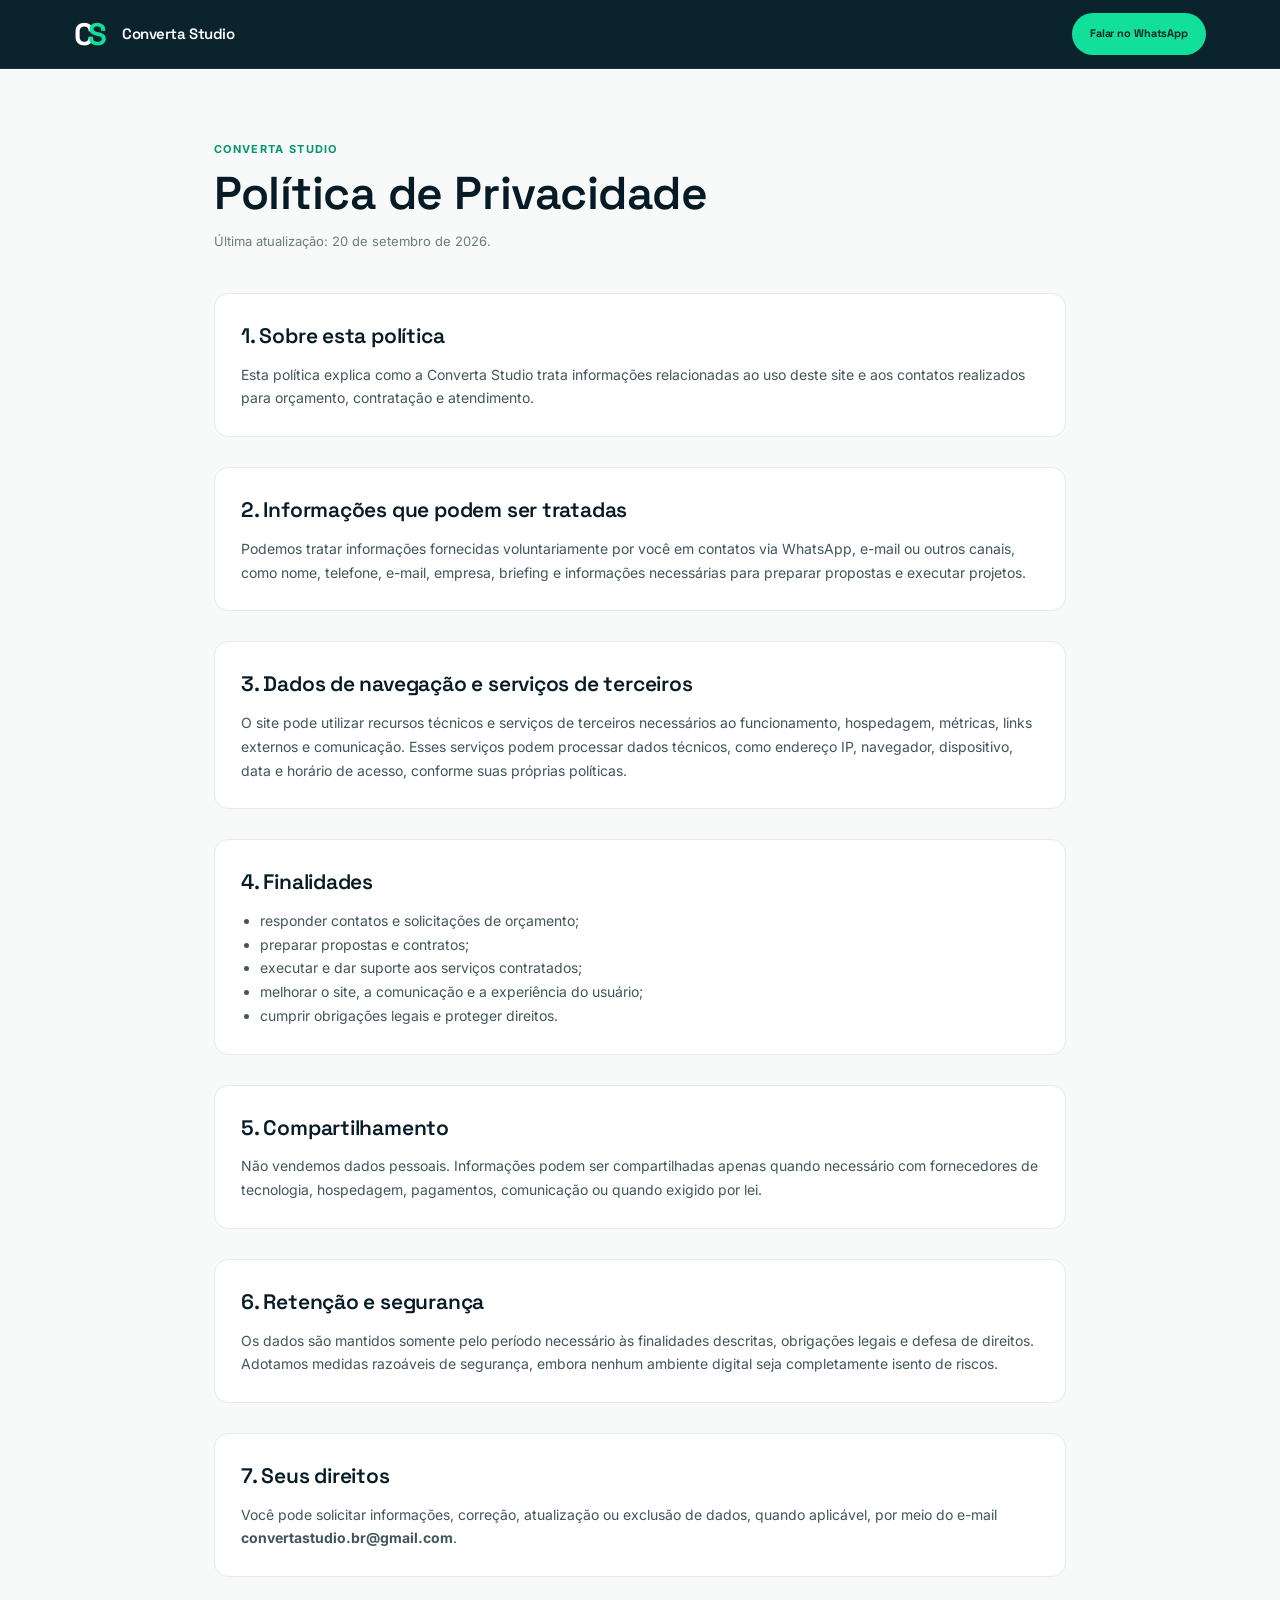
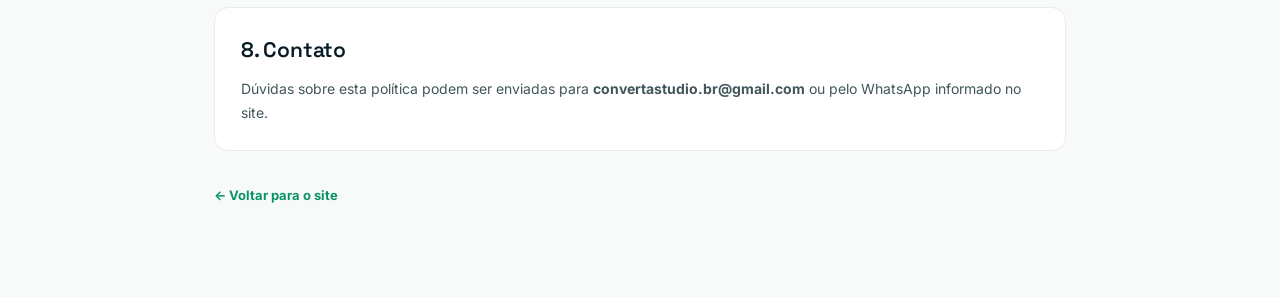
==== commit 500ae2f8: "seo: add canonical metadata to privacy page" ====
--- a/privacidade.html
+++ b/privacidade.html
@@ -5,7 +5,12 @@
 <meta name="viewport" content="width=device-width, initial-scale=1.0">
 <title>Política de Privacidade — Converta Studio</title>
 <meta name="description" content="Política de Privacidade da Converta Studio.">
+<meta name="robots" content="index,follow">
+<link rel="canonical" href="https://convertastudio.online/privacidade.html">
+<meta name="theme-color" content="#021b24">
+<link rel="icon" href="/favicon.svg" type="image/svg+xml">
 <link rel="preconnect" href="https://fonts.googleapis.com">
+<link rel="preconnect" href="https://fonts.gstatic.com" crossorigin>
 <link href="https://fonts.googleapis.com/css2?family=Space+Grotesk:wght@500;600;700&family=Inter:wght@400;500;600&display=swap" rel="stylesheet">
 <link rel="stylesheet" href="css/styles.css">
 </head>
--- a/css/styles.css
+++ b/css/styles.css
@@ -666,3 +666,388 @@
   .cta-script{display:none!important}
   .footer-main{grid-template-columns:1fr!important}.footer-brand{justify-content:center}.footer-right{text-align:center}
 }
+
+/* === Translation-safe finishing pass === */
+.hero-copy:before{content:none!important;display:none!important}
+.hero-kicker{
+  margin:0 0 20px!important;max-width:300px!important;
+  color:var(--green)!important;font-family:'Inter',sans-serif!important;
+  font-size:10px!important;line-height:1.45!important;font-weight:700!important;
+  letter-spacing:.14em!important;
+}
+.footer-bottom a+ a{margin-left:0!important}
+@media(max-width:900px){
+  .hero-kicker{margin-bottom:14px!important}
+}
+
+/* === First-fold + pricing background refinement === */
+
+/* Nav: closer to the approved deep-navy glass treatment */
+header,
+#site-header{
+  background:rgba(2,27,36,.96)!important;
+  border-bottom:1px solid rgba(255,255,255,.07)!important;
+  backdrop-filter:blur(12px) saturate(118%)!important;
+  -webkit-backdrop-filter:blur(12px) saturate(118%)!important;
+}
+#site-header.scrolled{
+  background:rgba(2,27,36,.985)!important;
+  box-shadow:0 10px 28px rgba(0,0,0,.12)!important;
+}
+
+/* Hero + trusted brands fill the complete first viewport */
+.hero{
+  min-height:calc(100svh - 160px)!important;
+  display:flex!important;
+  align-items:center!important;
+  padding-top:44px!important;
+  padding-bottom:44px!important;
+}
+.hero>.wrap{width:100%!important}
+.client-strip .wrap{min-height:92px!important}
+@supports not (height:100svh){
+  .hero{min-height:calc(100vh - 160px)!important}
+}
+
+/* Pricing background: organic visual language from the reference */
+.pricing{
+  position:relative!important;
+  overflow:hidden!important;
+  isolation:isolate!important;
+  background:
+    radial-gradient(circle at 83% 36%,rgba(14,222,151,.12),transparent 28%),
+    radial-gradient(circle at 18% 88%,rgba(13,173,130,.10),transparent 35%),
+    linear-gradient(145deg,#03232d 0%,#04413e 100%)!important;
+}
+.pricing::before{
+  content:"";
+  position:absolute;
+  z-index:-2;
+  width:760px;
+  height:760px;
+  left:-250px;
+  top:-330px;
+  border-radius:48% 52% 58% 42% / 58% 42% 58% 42%;
+  border:92px solid rgba(19,221,151,.075);
+  transform:rotate(24deg);
+  filter:blur(.1px);
+}
+.pricing::after{
+  content:"";
+  position:absolute;
+  z-index:-1;
+  width:520px;
+  height:520px;
+  right:-110px;
+  bottom:-180px;
+  background:url('img/folhagem-desfocada.webp') center/contain no-repeat;
+  opacity:.14;
+  transform:rotate(-8deg);
+  pointer-events:none;
+}
+.pricing>.wrap{position:relative;z-index:2}
+.pricing .section-head::after{
+  content:"";
+  display:block;
+  width:74px;
+  height:4px;
+  margin-top:22px;
+  border-radius:999px;
+  background:linear-gradient(90deg,var(--green),rgba(18,223,154,0));
+  opacity:.8;
+}
+.calc-card{
+  position:relative!important;
+  overflow:hidden!important;
+}
+.calc-card::before{
+  content:"";
+  position:absolute;
+  width:170px;
+  height:170px;
+  right:-80px;
+  top:-85px;
+  border-radius:50%;
+  background:radial-gradient(circle,rgba(18,223,154,.09),rgba(18,223,154,0) 68%);
+  pointer-events:none;
+}
+
+/* Keep first fold practical on shorter/phone viewports */
+@media(max-height:760px) and (min-width:901px){
+  .hero{min-height:600px!important}
+}
+@media(max-width:900px){
+  .hero{min-height:auto!important;padding-top:42px!important;padding-bottom:42px!important}
+  .pricing::before{width:520px;height:520px;left:-260px;top:-180px;border-width:64px}
+  .pricing::after{width:330px;height:330px;right:-120px;bottom:-110px;opacity:.10}
+}
+
+/* === Continuous portfolio + pricing backdrop === */
+.projects-pricing-wrap{
+  position:relative;
+  overflow:hidden;
+  isolation:isolate;
+  background:
+    radial-gradient(circle at 78% 26%,rgba(18,223,154,.08),transparent 29%),
+    radial-gradient(circle at 18% 80%,rgba(12,156,122,.08),transparent 34%),
+    linear-gradient(145deg,#031c26 0%,#04383a 58%,#04413e 100%);
+}
+.projects-pricing-wrap::before{
+  content:"";
+  position:absolute;
+  z-index:0;
+  width:900px;
+  height:900px;
+  left:-310px;
+  top:41%;
+  transform:translateY(-50%) rotate(22deg);
+  border-radius:48% 52% 58% 42% / 58% 42% 58% 42%;
+  border:96px solid rgba(18,223,154,.072);
+  pointer-events:none;
+}
+.projects-pricing-wrap::after{
+  content:"";
+  position:absolute;
+  z-index:0;
+  width:640px;
+  height:640px;
+  right:-185px;
+  bottom:-160px;
+  background:url('img/folhagem-desfocada.webp') center/contain no-repeat;
+  opacity:.12;
+  transform:rotate(-10deg);
+  pointer-events:none;
+}
+.projects-pricing-wrap .portfolio,
+.projects-pricing-wrap .pricing{
+  position:relative!important;
+  z-index:1;
+  background:transparent!important;
+}
+.projects-pricing-wrap .portfolio::before,
+.projects-pricing-wrap .portfolio::after,
+.projects-pricing-wrap .pricing::before,
+.projects-pricing-wrap .pricing::after{
+  content:none!important;
+  display:none!important;
+}
+.projects-pricing-wrap .portfolio{
+  padding-bottom:74px!important;
+}
+.projects-pricing-wrap .pricing{
+  padding-top:78px!important;
+  border-top:1px solid rgba(255,255,255,.025);
+}
+@media(max-width:900px){
+  .projects-pricing-wrap::before{
+    width:620px;height:620px;left:-320px;top:46%;border-width:66px;
+  }
+  .projects-pricing-wrap::after{
+    width:360px;height:360px;right:-140px;bottom:-70px;opacity:.08;
+  }
+}
+
+/* === Mobile recovery after main merge === */
+@media(max-width:768px){
+  html,body{max-width:100%;overflow-x:hidden}
+  .wrap{width:100%;max-width:100%;padding-left:18px!important;padding-right:18px!important}
+
+  /* header */
+  #site-header .wrap{min-height:58px!important}
+  .brand-logo{gap:7px!important;flex:0 0 auto!important}
+  .brand-mark{width:31px!important;height:29px!important;line-height:29px!important}
+  .brand-c,.brand-s{font-size:25px!important}
+  .brand-s{left:12px!important}
+  .brand-name{font-size:12px!important}
+  .nav-right{margin-left:auto!important;gap:7px!important}
+  .nav-links{display:none!important}
+  .nav-cta{display:none!important}
+  .lang-switch{padding:2px!important}
+  .lang-btn{min-width:34px!important;width:34px!important;height:28px!important;padding:0!important;font-size:0!important}
+  .lang-btn::first-letter{font-size:13px}
+
+  /* hero */
+  .hero{min-height:auto!important;padding:36px 0 30px!important}
+  .hero-grid{display:grid!important;grid-template-columns:1fr!important;gap:24px!important}
+  .hero-copy{width:100%!important;min-width:0!important}
+  .hero-kicker{font-size:9px!important;margin-bottom:13px!important}
+  .hero h1{font-size:42px!important;line-height:.97!important;max-width:100%!important}
+  .hero p.lead{font-size:14px!important;max-width:100%!important;margin-top:14px!important}
+  .hero-actions{display:grid!important;grid-template-columns:1fr 1fr!important;gap:10px!important}
+  .hero-primary,.hero-secondary{min-width:0!important;width:100%!important;padding:0 13px!important;font-size:10px!important}
+  .hero-primary .btn-arrow{margin-left:6px!important}
+  .trust{grid-template-columns:repeat(2,minmax(0,1fr))!important;gap:18px 12px!important;max-width:100%!important}
+  .hero-benefit svg{width:27px!important;height:27px!important}
+  .hero-benefit span{font-size:10px!important}
+  .hero-asset-stage{min-height:0!important;width:100%!important;overflow:visible!important}
+  .hero-device-asset{
+    position:relative!important;display:block!important;width:112%!important;max-width:none!important;
+    height:auto!important;right:auto!important;left:-6%!important;top:auto!important;
+    transform:none!important;margin:0!important;
+  }
+
+  /* trusted clients */
+  .client-strip .wrap{
+    grid-template-columns:repeat(2,minmax(0,1fr))!important;
+    gap:18px 14px!important;padding-top:18px!important;padding-bottom:18px!important;
+  }
+  .client-intro{grid-column:1/-1!important;text-align:center!important}
+  .client-brand{justify-content:flex-start!important}
+  .client-copy strong{font-size:16px!important}
+  .client-doceliz .client-copy strong{font-size:19px!important}
+  .client-copy small{font-size:6px!important}
+  .client-more{justify-self:center!important;align-self:center!important}
+
+  /* services */
+  .solutions{padding:52px 0!important}
+  .solutions-grid{grid-template-columns:1fr!important;gap:32px!important}
+  .services-copy h2{font-size:38px!important}
+  .solution-items{grid-template-columns:1fr!important;gap:11px!important}
+  .solution-item{min-height:92px!important}
+
+  /* projects + pricing */
+  .projects-pricing-wrap{overflow:hidden!important}
+  .portfolio{padding:52px 0 46px!important}
+  .portfolio .section-head,.portfolio-head{display:grid!important;grid-template-columns:1fr!important;gap:12px!important}
+  .portfolio .section-head h2{font-size:31px!important}
+  .port-grid{grid-template-columns:1fr!important;gap:16px!important}
+  .port-preview,.port-card.featured .port-preview{height:auto!important;aspect-ratio:16/10!important}
+  .pricing{padding:52px 0 58px!important}
+  .pricing>.wrap{grid-template-columns:1fr!important;gap:30px!important}
+  .pricing .section-head h2{font-size:36px!important}
+  .calc-card{width:100%!important;max-width:100%!important;padding:22px 18px!important}
+  .opts{display:flex!important;flex-wrap:wrap!important;gap:8px!important}
+  .opt{max-width:100%!important;white-space:normal!important}
+  .calc-total{align-items:end!important}
+  .calc-total .val{font-size:30px!important}
+
+  /* process + FAQ */
+  .process{padding:52px 0!important}
+  .process .section-head,.process-head{grid-template-columns:1fr!important;gap:14px!important}
+  .process .section-head h2{font-size:32px!important}
+  .steps{grid-template-columns:1fr!important;gap:22px!important}
+  .faq{padding:48px 0!important}
+  .faq-grid{grid-template-columns:1fr!important;gap:28px!important}
+
+  /* CTA/footer */
+  .cta-final{min-height:auto!important;padding:56px 0!important}
+  .cta-final h2{font-size:32px!important}
+  .cta-trust{flex-direction:column!important;gap:10px!important}
+  .cta-leaf-left{width:190px!important;left:-85px!important;bottom:-55px!important}
+  .cta-leaf-right{width:190px!important;right:-80px!important;top:-45px!important}
+  footer{padding-top:30px!important}
+  .footer-main{grid-template-columns:1fr!important;gap:24px!important;text-align:center!important}
+  .footer-brand{justify-content:center!important;flex-wrap:wrap!important}
+  .footer-nav{flex-wrap:wrap!important;gap:12px 16px!important}
+  .footer-right{text-align:center!important}
+  .footer-social{justify-content:center!important}
+  .footer-bottom{flex-direction:column!important;align-items:center!important;text-align:center!important;gap:10px!important}
+  .footer-bottom>span:last-child{justify-content:center!important;flex-wrap:wrap!important}
+}
+@media(max-width:390px){
+  .brand-name{display:none!important}
+  .hero h1{font-size:38px!important}
+  .hero-actions{grid-template-columns:1fr!important}
+}
+
+/* === Full responsive/accessibility audit pass === */
+img,svg{max-width:100%}
+img{height:auto}
+[id]{scroll-margin-top:86px}
+.sr-only{position:absolute!important;width:1px!important;height:1px!important;padding:0!important;margin:-1px!important;overflow:hidden!important;clip:rect(0,0,0,0)!important;white-space:nowrap!important;border:0!important}
+.skip-link{position:fixed;left:16px;top:10px;z-index:9999;transform:translateY(-140%);background:#fff;color:#04232b;padding:10px 14px;border-radius:8px;font-weight:700;text-decoration:none;box-shadow:0 8px 30px rgba(0,0,0,.2)}
+.skip-link:focus{transform:translateY(0)}
+a:focus-visible,button:focus-visible,summary:focus-visible{outline:3px solid #7ff2c8;outline-offset:3px}
+.mobile-menu-toggle{display:none;background:transparent;color:#fff;width:42px;height:42px;border:1px solid rgba(255,255,255,.16);border-radius:12px;align-items:center;justify-content:center}
+.mobile-menu-toggle svg{width:21px;height:21px;fill:none;stroke:currentColor;stroke-width:1.9;stroke-linecap:round}
+.mobile-menu{position:absolute;left:0;right:0;top:100%;background:rgba(2,27,36,.99);border-top:1px solid rgba(255,255,255,.08);padding:12px 18px 18px;box-shadow:0 18px 35px rgba(0,0,0,.2)}
+.mobile-menu[hidden]{display:none!important}
+.mobile-menu a{display:block;color:#e8f0f0;text-decoration:none;padding:12px 10px;border-radius:9px;font-size:14px;font-weight:600}
+.mobile-menu a:hover,.mobile-menu a:focus-visible{background:rgba(255,255,255,.06);color:var(--green)}
+.mobile-menu .mobile-menu-cta{margin-top:8px;text-align:center;background:var(--green);color:#04271f}
+body.mobile-menu-open{overflow:hidden}
+.lang-btn{display:inline-flex;align-items:center;justify-content:center;gap:5px}
+.hero-device-asset{height:auto!important}
+.port-preview img{aspect-ratio:16/10}
+.cta-leaf{pointer-events:none}
+.legal-content{overflow-wrap:anywhere}
+.legal-content a{word-break:break-word}
+
+/* Tablet tuning */
+@media(min-width:901px) and (max-width:1100px){
+  .wrap{padding-left:28px!important;padding-right:28px!important}
+  .hero-grid{grid-template-columns:minmax(390px,.88fr) minmax(500px,1.12fr)!important;gap:8px!important}
+  .hero h1{font-size:49px!important}
+  .hero-device-asset{width:640px!important;right:-105px!important}
+  .nav-links{gap:11px!important}.nav-links a{font-size:9.5px!important}
+  .client-strip .wrap{gap:10px!important}
+  .client-copy strong{font-size:16px!important}
+  .solutions-grid{gap:38px!important}
+}
+
+/* Mobile/tablet navigation and layout */
+@media(max-width:900px){
+  .mobile-menu-toggle{display:inline-flex}
+  .nav-links{display:none!important}
+  #site-header{overflow:visible!important}
+  .hero-grid,.solutions-grid,.pricing>.wrap,.process .section-head,.faq-grid{min-width:0!important}
+  .hero-copy,.hero-showcase,.services-copy,.solution-items,.section-head,.calc-card{min-width:0!important}
+  .footer-nav a,.mobile-menu a,.hero-primary,.hero-secondary,.btn-final,.btn-calc{overflow-wrap:anywhere}
+}
+@media(max-width:768px){
+  .lang-btn{font-size:10px!important;min-width:34px!important;width:34px!important;height:30px!important;padding:0!important}
+  .lang-btn .lang-code{display:none}
+  .mobile-menu-toggle{width:38px;height:38px}
+  .hero-actions{grid-template-columns:1fr 1fr!important}
+  .client-brand{min-width:0}
+  .client-copy{min-width:0}
+  .client-copy strong,.client-copy small{white-space:normal!important}
+  .calc-row label{line-height:1.35}
+  .opt{min-height:44px}
+  .legal-wrap{padding:50px 18px 70px}
+  .legal-wrap h1{font-size:36px}
+  .legal-content section{padding:20px}
+}
+@media(max-width:480px){
+  .wrap{padding-left:16px!important;padding-right:16px!important}
+  .hero h1{font-size:36px!important}
+  .hero p.lead{font-size:13.5px!important}
+  .hero-actions{grid-template-columns:1fr!important}
+  .hero-primary,.hero-secondary{min-height:46px!important}
+  .trust{grid-template-columns:repeat(2,minmax(0,1fr))!important}
+  .client-strip .wrap{grid-template-columns:1fr!important}
+  .client-intro{grid-column:1!important}
+  .client-brand{justify-content:center!important}
+  .client-more{justify-self:center!important}
+  .solution-item{padding-left:70px!important}
+  .portfolio .section-head h2{font-size:29px!important}
+  .pricing .section-head h2{font-size:33px!important}
+  .calc-card{padding:20px 15px!important}
+  .opts{display:grid!important;grid-template-columns:1fr!important}
+  .opt{width:100%!important}
+  .calc-total{gap:12px!important}
+  .calc-total .val{font-size:27px!important;white-space:nowrap}
+  .cta-final h2{font-size:29px!important}
+  .footer-nav{display:grid!important;grid-template-columns:repeat(2,auto)!important;justify-content:center!important}
+}
+@media(max-width:360px){
+  .hero h1{font-size:33px!important}
+  .hero-kicker{font-size:8px!important}
+  .brand-name{display:none!important}
+  .lang-switch{gap:0!important}
+  .lang-btn{min-width:31px!important;width:31px!important}
+  .mobile-menu-toggle{width:36px;height:36px}
+  .calc-total{align-items:flex-start!important;flex-direction:column!important}
+  .footer-nav{grid-template-columns:1fr!important}
+}
+@media(max-width:900px) and (orientation:landscape){
+  .hero{padding-top:28px!important;padding-bottom:30px!important}
+  .hero-device-asset{width:88%!important;left:6%!important}
+}
+@media(pointer:coarse){
+  a,button,summary{min-height:44px}
+}
+@media(prefers-reduced-motion:reduce){
+  html{scroll-behavior:auto!important}
+  *,*::before,*::after{animation-duration:.01ms!important;animation-iteration-count:1!important;transition-duration:.01ms!important;scroll-behavior:auto!important}
+}
